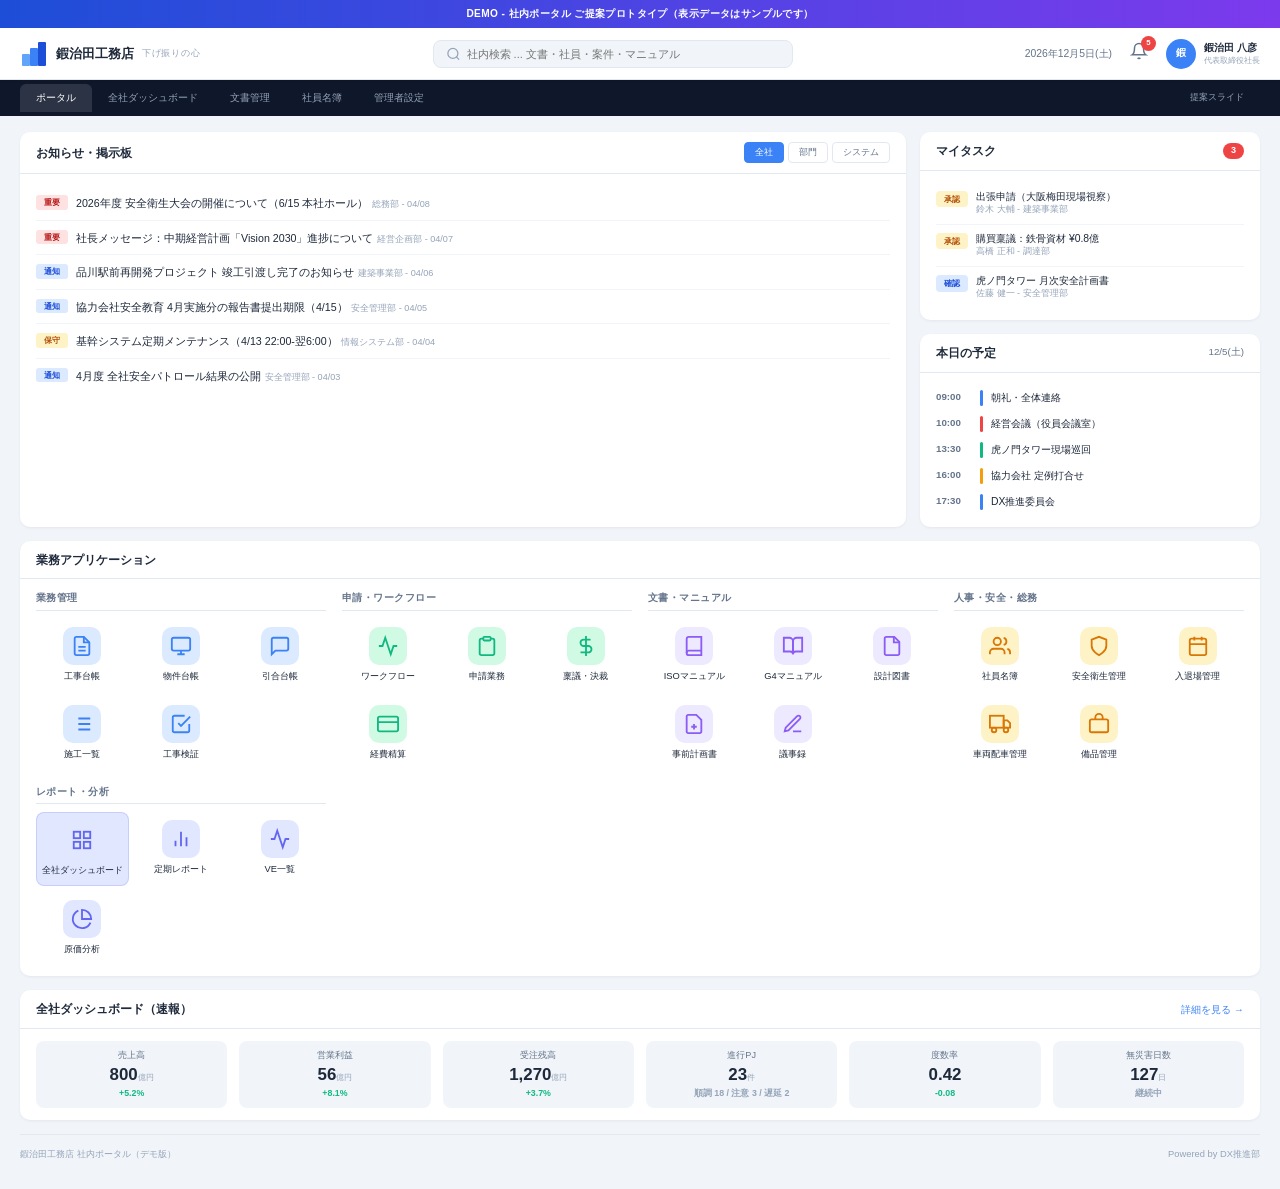
==== index.html @ 5ca2b873 "売上高を800億円規模に変更し全データを整合調整 中堅ゼネコン（800億円規模）に合わせて全数値をスケール調整: - 売上高 2,847億→800億、営業利益 198億→56億 - 受注残高 4,52" ====
<!DOCTYPE html>
<html lang="ja">
<head>
  <meta charset="UTF-8">
  <meta name="viewport" content="width=device-width, initial-scale=1.0">
  <title>社内ポータル | デモ</title>
  <link rel="stylesheet" href="css/portal.css">
</head>
<body>
  <!-- Demo Banner -->
  <div class="demo-banner">DEMO - 社内ポータル ご提案プロトタイプ（表示データはサンプルです）</div>

  <!-- ===== Header ===== -->
  <header class="header">
    <div class="header-left">
      <svg class="header-icon" width="28" height="28" viewBox="0 0 28 28" fill="none">
        <rect x="2" y="14" width="8" height="12" rx="1" fill="#60a5fa"/>
        <rect x="10" y="8" width="8" height="18" rx="1" fill="#3b82f6"/>
        <rect x="18" y="2" width="8" height="24" rx="1" fill="#1d4ed8"/>
      </svg>
      <span class="header-company">鍜治田工務店</span>
      <span class="header-motto">下げ振りの心</span>
    </div>
    <div class="header-search">
      <svg width="16" height="16" viewBox="0 0 24 24" fill="none" stroke="#94a3b8" stroke-width="2"><circle cx="11" cy="11" r="8"/><line x1="21" y1="21" x2="16.65" y2="16.65"/></svg>
      <input type="text" placeholder="社内検索 ... 文書・社員・案件・マニュアル">
    </div>
    <div class="header-right">
      <span class="header-date" id="headerDate"></span>
      <div class="header-notif" id="notifBtn">
        <svg width="18" height="18" viewBox="0 0 24 24" fill="none" stroke="currentColor" stroke-width="2"><path d="M18 8A6 6 0 0 0 6 8c0 7-3 9-3 9h18s-3-2-3-9"/><path d="M13.73 21a2 2 0 0 1-3.46 0"/></svg>
        <span class="notif-badge">5</span>
      </div>
      <div class="header-user">
        <div class="avatar">鍜</div>
        <div class="user-info">
          <span class="user-name">鍜治田 八彦</span>
          <span class="user-role">代表取締役社長</span>
        </div>
      </div>
    </div>
  </header>

  <!-- ===== Nav Tabs ===== -->
  <nav class="nav-tabs">
    <a href="index.html" class="tab active">ポータル</a>
    <a href="dashboard.html" class="tab">全社ダッシュボード</a>
    <a href="#" class="tab">文書管理</a>
    <a href="#" class="tab">社員名簿</a>
    <a href="#" class="tab">管理者設定</a>
    <a href="slides.html" class="tab" style="margin-left:auto; font-size:0.7rem;">提案スライド</a>
  </nav>

  <!-- ===== Main Content ===== -->
  <main class="portal-main">

    <!-- Row 1: お知らせ + マイタスク + 予定 -->
    <div class="portal-row top-row">
      <!-- お知らせ -->
      <section class="card card-announcements">
        <div class="card-header">
          <h2>お知らせ・掲示板</h2>
          <div class="tab-group">
            <button class="tab-btn active" data-tab="all">全社</button>
            <button class="tab-btn" data-tab="dept">部門</button>
            <button class="tab-btn" data-tab="system">システム</button>
          </div>
        </div>
        <div class="card-body">
          <div class="announce-list">
            <div class="announce-item">
              <span class="announce-tag tag-important">重要</span>
              <div class="announce-content">
                <a href="#">2026年度 安全衛生大会の開催について（6/15 本社ホール）</a>
                <span class="announce-meta">総務部 - 04/08</span>
              </div>
            </div>
            <div class="announce-item">
              <span class="announce-tag tag-important">重要</span>
              <div class="announce-content">
                <a href="#">社長メッセージ：中期経営計画「Vision 2030」進捗について</a>
                <span class="announce-meta">経営企画部 - 04/07</span>
              </div>
            </div>
            <div class="announce-item">
              <span class="announce-tag tag-info">通知</span>
              <div class="announce-content">
                <a href="#">品川駅前再開発プロジェクト 竣工引渡し完了のお知らせ</a>
                <span class="announce-meta">建築事業部 - 04/06</span>
              </div>
            </div>
            <div class="announce-item">
              <span class="announce-tag tag-info">通知</span>
              <div class="announce-content">
                <a href="#">協力会社安全教育 4月実施分の報告書提出期限（4/15）</a>
                <span class="announce-meta">安全管理部 - 04/05</span>
              </div>
            </div>
            <div class="announce-item">
              <span class="announce-tag tag-system">保守</span>
              <div class="announce-content">
                <a href="#">基幹システム定期メンテナンス（4/13 22:00-翌6:00）</a>
                <span class="announce-meta">情報システム部 - 04/04</span>
              </div>
            </div>
            <div class="announce-item">
              <span class="announce-tag tag-info">通知</span>
              <div class="announce-content">
                <a href="#">4月度 全社安全パトロール結果の公開</a>
                <span class="announce-meta">安全管理部 - 04/03</span>
              </div>
            </div>
          </div>
        </div>
      </section>

      <!-- マイタスク + 予定 -->
      <div class="side-col">
        <section class="card card-tasks">
          <div class="card-header">
            <h2>マイタスク</h2>
            <span class="count-badge">3</span>
          </div>
          <div class="card-body">
            <div class="task-item">
              <span class="task-type type-approve">承認</span>
              <div class="task-content">
                <div class="task-title">出張申請（大阪梅田現場視察）</div>
                <div class="task-from">鈴木 大輔 - 建築事業部</div>
              </div>
            </div>
            <div class="task-item">
              <span class="task-type type-approve">承認</span>
              <div class="task-content">
                <div class="task-title">購買稟議：鉄骨資材 ¥0.8億</div>
                <div class="task-from">高橋 正和 - 調達部</div>
              </div>
            </div>
            <div class="task-item">
              <span class="task-type type-review">確認</span>
              <div class="task-content">
                <div class="task-title">虎ノ門タワー 月次安全計画書</div>
                <div class="task-from">佐藤 健一 - 安全管理部</div>
              </div>
            </div>
          </div>
        </section>

        <section class="card card-schedule">
          <div class="card-header">
            <h2>本日の予定</h2>
            <span class="schedule-date" id="todayDate"></span>
          </div>
          <div class="card-body">
            <div class="schedule-item">
              <span class="schedule-time">09:00</span>
              <div class="schedule-bar bar-blue"></div>
              <span class="schedule-text">朝礼・全体連絡</span>
            </div>
            <div class="schedule-item">
              <span class="schedule-time">10:00</span>
              <div class="schedule-bar bar-red"></div>
              <span class="schedule-text">経営会議（役員会議室）</span>
            </div>
            <div class="schedule-item">
              <span class="schedule-time">13:30</span>
              <div class="schedule-bar bar-green"></div>
              <span class="schedule-text">虎ノ門タワー現場巡回</span>
            </div>
            <div class="schedule-item">
              <span class="schedule-time">16:00</span>
              <div class="schedule-bar bar-yellow"></div>
              <span class="schedule-text">協力会社 定例打合せ</span>
            </div>
            <div class="schedule-item">
              <span class="schedule-time">17:30</span>
              <div class="schedule-bar bar-blue"></div>
              <span class="schedule-text">DX推進委員会</span>
            </div>
          </div>
        </section>
      </div>
    </div>

    <!-- Row 2: 業務アプリケーション -->
    <section class="card card-apps">
      <div class="card-header">
        <h2>業務アプリケーション</h2>
      </div>
      <div class="card-body">
        <div class="app-categories">
          <!-- 業務管理 -->
          <div class="app-category">
            <h3>業務管理</h3>
            <div class="app-grid">
              <a href="#" class="app-item">
                <div class="app-icon icon-blue"><svg width="22" height="22" viewBox="0 0 24 24" fill="none" stroke="currentColor" stroke-width="2"><path d="M14 2H6a2 2 0 0 0-2 2v16a2 2 0 0 0 2 2h12a2 2 0 0 0 2-2V8z"/><polyline points="14 2 14 8 20 8"/><line x1="16" y1="13" x2="8" y2="13"/><line x1="16" y1="17" x2="8" y2="17"/></svg></div>
                <span>工事台帳</span>
              </a>
              <a href="#" class="app-item">
                <div class="app-icon icon-blue"><svg width="22" height="22" viewBox="0 0 24 24" fill="none" stroke="currentColor" stroke-width="2"><rect x="2" y="3" width="20" height="14" rx="2"/><line x1="8" y1="21" x2="16" y2="21"/><line x1="12" y1="17" x2="12" y2="21"/></svg></div>
                <span>物件台帳</span>
              </a>
              <a href="#" class="app-item">
                <div class="app-icon icon-blue"><svg width="22" height="22" viewBox="0 0 24 24" fill="none" stroke="currentColor" stroke-width="2"><path d="M21 15a2 2 0 0 1-2 2H7l-4 4V5a2 2 0 0 1 2-2h14a2 2 0 0 1 2 2z"/></svg></div>
                <span>引合台帳</span>
              </a>
              <a href="#" class="app-item">
                <div class="app-icon icon-blue"><svg width="22" height="22" viewBox="0 0 24 24" fill="none" stroke="currentColor" stroke-width="2"><line x1="8" y1="6" x2="21" y2="6"/><line x1="8" y1="12" x2="21" y2="12"/><line x1="8" y1="18" x2="21" y2="18"/><line x1="3" y1="6" x2="3.01" y2="6"/><line x1="3" y1="12" x2="3.01" y2="12"/><line x1="3" y1="18" x2="3.01" y2="18"/></svg></div>
                <span>施工一覧</span>
              </a>
              <a href="#" class="app-item">
                <div class="app-icon icon-blue"><svg width="22" height="22" viewBox="0 0 24 24" fill="none" stroke="currentColor" stroke-width="2"><polyline points="9 11 12 14 22 4"/><path d="M21 12v7a2 2 0 0 1-2 2H5a2 2 0 0 1-2-2V5a2 2 0 0 1 2-2h11"/></svg></div>
                <span>工事検証</span>
              </a>
            </div>
          </div>
          <!-- 申請・ワークフロー -->
          <div class="app-category">
            <h3>申請・ワークフロー</h3>
            <div class="app-grid">
              <a href="#" class="app-item">
                <div class="app-icon icon-green"><svg width="22" height="22" viewBox="0 0 24 24" fill="none" stroke="currentColor" stroke-width="2"><polyline points="22 12 18 12 15 21 9 3 6 12 2 12"/></svg></div>
                <span>ワークフロー</span>
              </a>
              <a href="#" class="app-item">
                <div class="app-icon icon-green"><svg width="22" height="22" viewBox="0 0 24 24" fill="none" stroke="currentColor" stroke-width="2"><path d="M16 4h2a2 2 0 0 1 2 2v14a2 2 0 0 1-2 2H6a2 2 0 0 1-2-2V6a2 2 0 0 1 2-2h2"/><rect x="8" y="2" width="8" height="4" rx="1"/></svg></div>
                <span>申請業務</span>
              </a>
              <a href="#" class="app-item">
                <div class="app-icon icon-green"><svg width="22" height="22" viewBox="0 0 24 24" fill="none" stroke="currentColor" stroke-width="2"><line x1="12" y1="1" x2="12" y2="23"/><path d="M17 5H9.5a3.5 3.5 0 0 0 0 7h5a3.5 3.5 0 0 1 0 7H6"/></svg></div>
                <span>稟議・決裁</span>
              </a>
              <a href="#" class="app-item">
                <div class="app-icon icon-green"><svg width="22" height="22" viewBox="0 0 24 24" fill="none" stroke="currentColor" stroke-width="2"><rect x="1" y="4" width="22" height="16" rx="2"/><line x1="1" y1="10" x2="23" y2="10"/></svg></div>
                <span>経費精算</span>
              </a>
            </div>
          </div>
          <!-- 文書・マニュアル -->
          <div class="app-category">
            <h3>文書・マニュアル</h3>
            <div class="app-grid">
              <a href="#" class="app-item">
                <div class="app-icon icon-purple"><svg width="22" height="22" viewBox="0 0 24 24" fill="none" stroke="currentColor" stroke-width="2"><path d="M4 19.5A2.5 2.5 0 0 1 6.5 17H20"/><path d="M6.5 2H20v20H6.5A2.5 2.5 0 0 1 4 19.5v-15A2.5 2.5 0 0 1 6.5 2z"/></svg></div>
                <span>ISOマニュアル</span>
              </a>
              <a href="#" class="app-item">
                <div class="app-icon icon-purple"><svg width="22" height="22" viewBox="0 0 24 24" fill="none" stroke="currentColor" stroke-width="2"><path d="M2 3h6a4 4 0 0 1 4 4v14a3 3 0 0 0-3-3H2z"/><path d="M22 3h-6a4 4 0 0 0-4 4v14a3 3 0 0 1 3-3h7z"/></svg></div>
                <span>G4マニュアル</span>
              </a>
              <a href="#" class="app-item">
                <div class="app-icon icon-purple"><svg width="22" height="22" viewBox="0 0 24 24" fill="none" stroke="currentColor" stroke-width="2"><path d="M14.5 2H6a2 2 0 0 0-2 2v16a2 2 0 0 0 2 2h12a2 2 0 0 0 2-2V7.5L14.5 2z"/><polyline points="14 2 14 8 20 8"/></svg></div>
                <span>設計図書</span>
              </a>
              <a href="#" class="app-item">
                <div class="app-icon icon-purple"><svg width="22" height="22" viewBox="0 0 24 24" fill="none" stroke="currentColor" stroke-width="2"><path d="M14.5 2H6a2 2 0 0 0-2 2v16a2 2 0 0 0 2 2h12a2 2 0 0 0 2-2V7.5L14.5 2z"/><line x1="12" y1="18" x2="12" y2="12"/><line x1="9" y1="15" x2="15" y2="15"/></svg></div>
                <span>事前計画書</span>
              </a>
              <a href="#" class="app-item">
                <div class="app-icon icon-purple"><svg width="22" height="22" viewBox="0 0 24 24" fill="none" stroke="currentColor" stroke-width="2"><path d="M12 20h9"/><path d="M16.5 3.5a2.121 2.121 0 0 1 3 3L7 19l-4 1 1-4z"/></svg></div>
                <span>議事録</span>
              </a>
            </div>
          </div>
          <!-- 人事・安全 -->
          <div class="app-category">
            <h3>人事・安全・総務</h3>
            <div class="app-grid">
              <a href="#" class="app-item">
                <div class="app-icon icon-orange"><svg width="22" height="22" viewBox="0 0 24 24" fill="none" stroke="currentColor" stroke-width="2"><path d="M17 21v-2a4 4 0 0 0-4-4H5a4 4 0 0 0-4 4v2"/><circle cx="9" cy="7" r="4"/><path d="M23 21v-2a4 4 0 0 0-3-3.87"/><path d="M16 3.13a4 4 0 0 1 0 7.75"/></svg></div>
                <span>社員名簿</span>
              </a>
              <a href="#" class="app-item">
                <div class="app-icon icon-orange"><svg width="22" height="22" viewBox="0 0 24 24" fill="none" stroke="currentColor" stroke-width="2"><path d="M12 22s8-4 8-10V5l-8-3-8 3v7c0 6 8 10 8 10z"/></svg></div>
                <span>安全衛生管理</span>
              </a>
              <a href="#" class="app-item">
                <div class="app-icon icon-orange"><svg width="22" height="22" viewBox="0 0 24 24" fill="none" stroke="currentColor" stroke-width="2"><rect x="3" y="4" width="18" height="18" rx="2"/><line x1="16" y1="2" x2="16" y2="6"/><line x1="8" y1="2" x2="8" y2="6"/><line x1="3" y1="10" x2="21" y2="10"/></svg></div>
                <span>入退場管理</span>
              </a>
              <a href="#" class="app-item">
                <div class="app-icon icon-orange"><svg width="22" height="22" viewBox="0 0 24 24" fill="none" stroke="currentColor" stroke-width="2"><rect x="1" y="3" width="15" height="13"/><polygon points="16 8 20 8 23 11 23 16 16 16 16 8"/><circle cx="5.5" cy="18.5" r="2.5"/><circle cx="18.5" cy="18.5" r="2.5"/></svg></div>
                <span>車両配車管理</span>
              </a>
              <a href="#" class="app-item">
                <div class="app-icon icon-orange"><svg width="22" height="22" viewBox="0 0 24 24" fill="none" stroke="currentColor" stroke-width="2"><rect x="2" y="7" width="20" height="14" rx="2"/><path d="M16 7V5a4 4 0 0 0-8 0v2"/></svg></div>
                <span>備品管理</span>
              </a>
            </div>
          </div>
          <!-- レポート・分析 -->
          <div class="app-category">
            <h3>レポート・分析</h3>
            <div class="app-grid">
              <a href="dashboard.html" class="app-item app-highlight">
                <div class="app-icon icon-indigo"><svg width="22" height="22" viewBox="0 0 24 24" fill="none" stroke="currentColor" stroke-width="2"><rect x="3" y="3" width="7" height="7"/><rect x="14" y="3" width="7" height="7"/><rect x="3" y="14" width="7" height="7"/><rect x="14" y="14" width="7" height="7"/></svg></div>
                <span>全社ダッシュボード</span>
              </a>
              <a href="#" class="app-item">
                <div class="app-icon icon-indigo"><svg width="22" height="22" viewBox="0 0 24 24" fill="none" stroke="currentColor" stroke-width="2"><line x1="18" y1="20" x2="18" y2="10"/><line x1="12" y1="20" x2="12" y2="4"/><line x1="6" y1="20" x2="6" y2="14"/></svg></div>
                <span>定期レポート</span>
              </a>
              <a href="#" class="app-item">
                <div class="app-icon icon-indigo"><svg width="22" height="22" viewBox="0 0 24 24" fill="none" stroke="currentColor" stroke-width="2"><polyline points="22 12 18 12 15 21 9 3 6 12 2 12"/></svg></div>
                <span>VE一覧</span>
              </a>
              <a href="#" class="app-item">
                <div class="app-icon icon-indigo"><svg width="22" height="22" viewBox="0 0 24 24" fill="none" stroke="currentColor" stroke-width="2"><path d="M21.21 15.89A10 10 0 1 1 8 2.83"/><path d="M22 12A10 10 0 0 0 12 2v10z"/></svg></div>
                <span>原価分析</span>
              </a>
            </div>
          </div>
        </div>
      </div>
    </section>

    <!-- Row 3: ダッシュボードプレビュー -->
    <section class="card card-dashboard-preview">
      <div class="card-header">
        <h2>全社ダッシュボード（速報）</h2>
        <a href="dashboard.html" class="link-more">詳細を見る &rarr;</a>
      </div>
      <div class="card-body">
        <div class="mini-kpi-row">
          <div class="mini-kpi">
            <div class="mini-kpi-label">売上高</div>
            <div class="mini-kpi-value">800<small>億円</small></div>
            <div class="mini-kpi-change up">+5.2%</div>
          </div>
          <div class="mini-kpi">
            <div class="mini-kpi-label">営業利益</div>
            <div class="mini-kpi-value">56<small>億円</small></div>
            <div class="mini-kpi-change up">+8.1%</div>
          </div>
          <div class="mini-kpi">
            <div class="mini-kpi-label">受注残高</div>
            <div class="mini-kpi-value">1,270<small>億円</small></div>
            <div class="mini-kpi-change up">+3.7%</div>
          </div>
          <div class="mini-kpi">
            <div class="mini-kpi-label">進行PJ</div>
            <div class="mini-kpi-value">23<small>件</small></div>
            <div class="mini-kpi-change neutral">順調 18 / 注意 3 / 遅延 2</div>
          </div>
          <div class="mini-kpi">
            <div class="mini-kpi-label">度数率</div>
            <div class="mini-kpi-value">0.42</div>
            <div class="mini-kpi-change up">-0.08</div>
          </div>
          <div class="mini-kpi">
            <div class="mini-kpi-label">無災害日数</div>
            <div class="mini-kpi-value">127<small>日</small></div>
            <div class="mini-kpi-change neutral">継続中</div>
          </div>
        </div>
      </div>
    </section>

    <!-- Footer -->
    <footer class="portal-footer">
      <span>鍜治田工務店 社内ポータル（デモ版）</span>
      <span>Powered by DX推進部</span>
    </footer>
  </main>

  <script src="js/portal.js"></script>
</body>
</html>
---- css/portal.css ----
/* ===== Portal CSS ===== */
:root {
  --blue: #3b82f6;
  --blue-light: #dbeafe;
  --green: #10b981;
  --green-light: #d1fae5;
  --orange: #f59e0b;
  --orange-light: #fef3c7;
  --red: #ef4444;
  --red-light: #fee2e2;
  --purple: #8b5cf6;
  --purple-light: #ede9fe;
  --indigo: #6366f1;
  --indigo-light: #e0e7ff;
  --text: #1e293b;
  --text-sub: #64748b;
  --text-light: #94a3b8;
  --bg: #f1f5f9;
  --surface: #ffffff;
  --border: #e2e8f0;
  --radius: 10px;
  --shadow: 0 1px 3px rgba(0,0,0,0.06);
}

*, *::before, *::after { margin: 0; padding: 0; box-sizing: border-box; }
html { font-size: 13px; -webkit-font-smoothing: antialiased; }
body {
  font-family: -apple-system, BlinkMacSystemFont, "Segoe UI", "Noto Sans JP", "Hiragino Kaku Gothic ProN", Meiryo, sans-serif;
  background: var(--bg);
  color: var(--text);
  line-height: 1.5;
}

/* Demo Banner */
.demo-banner {
  position: fixed; top: 0; left: 0; right: 0;
  height: 28px;
  background: linear-gradient(90deg, #1d4ed8, #7c3aed);
  color: #fff;
  display: flex; align-items: center; justify-content: center;
  font-size: 0.78rem; font-weight: 600; letter-spacing: 0.04em;
  z-index: 200;
}

/* Header */
.header {
  position: fixed; top: 28px; left: 0; right: 0;
  height: 52px;
  background: var(--surface);
  border-bottom: 1px solid var(--border);
  display: flex; align-items: center; justify-content: space-between;
  padding: 0 20px;
  z-index: 100;
  box-shadow: var(--shadow);
}

.header-left {
  display: flex; align-items: center; gap: 8px;
}

.header-company {
  font-size: 1rem; font-weight: 700; color: var(--text);
}

.header-motto {
  font-size: 0.7rem; color: var(--text-light);
  letter-spacing: 0.08em;
}

.header-search {
  display: flex; align-items: center; gap: 6px;
  background: var(--bg); border: 1px solid var(--border); border-radius: 8px;
  padding: 5px 12px; width: 360px;
}

.header-search input {
  border: none; background: none; outline: none;
  font-size: 0.85rem; color: var(--text); width: 100%;
  font-family: inherit;
}

.header-right {
  display: flex; align-items: center; gap: 14px;
}

.header-date { font-size: 0.8rem; color: var(--text-sub); }

.header-notif {
  position: relative; cursor: pointer;
  color: var(--text-sub); padding: 4px;
}

.notif-badge {
  position: absolute; top: -2px; right: -4px;
  background: var(--red); color: #fff;
  font-size: 0.6rem; font-weight: 700;
  width: 15px; height: 15px; border-radius: 50%;
  display: flex; align-items: center; justify-content: center;
}

.header-user { display: flex; align-items: center; gap: 8px; }

.avatar {
  width: 30px; height: 30px;
  background: var(--blue); color: #fff; border-radius: 50%;
  display: flex; align-items: center; justify-content: center;
  font-size: 0.75rem; font-weight: 700;
}

.user-info { display: flex; flex-direction: column; }
.user-name { font-size: 0.8rem; font-weight: 600; line-height: 1.2; }
.user-role { font-size: 0.65rem; color: var(--text-light); line-height: 1.2; }

/* Nav Tabs */
.nav-tabs {
  position: fixed; top: 80px; left: 0; right: 0;
  height: 36px;
  background: #0f172a;
  display: flex; align-items: center;
  padding: 0 20px;
  z-index: 99;
}

.tab {
  color: #94a3b8; text-decoration: none;
  font-size: 0.8rem; font-weight: 500;
  padding: 6px 16px; border-radius: 6px 6px 0 0;
  transition: color 0.15s, background 0.15s;
}

.tab:hover { color: #e2e8f0; }
.tab.active { color: #fff; background: rgba(255,255,255,0.12); }

/* Main */
.portal-main {
  margin-top: calc(28px + 52px + 36px);
  padding: 16px 20px;
  max-width: 1400px;
  margin-left: auto;
  margin-right: auto;
}

/* Cards */
.card {
  background: var(--surface);
  border-radius: var(--radius);
  box-shadow: var(--shadow);
  overflow: hidden;
}

.card-header {
  display: flex; align-items: center; justify-content: space-between;
  padding: 10px 16px;
  border-bottom: 1px solid var(--border);
}

.card-header h2 {
  font-size: 0.9rem; font-weight: 700;
}

.card-body { padding: 12px 16px; }

/* Top Row Layout */
.top-row {
  display: grid;
  grid-template-columns: 1fr 340px;
  gap: 14px;
  margin-bottom: 14px;
}

.side-col {
  display: flex; flex-direction: column; gap: 14px;
}

/* Announcements */
.tab-group { display: flex; gap: 4px; }
.tab-btn {
  font-size: 0.72rem; font-weight: 500; padding: 3px 10px;
  border: 1px solid var(--border); border-radius: 4px;
  background: #fff; color: var(--text-sub); cursor: pointer;
  font-family: inherit;
  transition: background 0.15s;
}
.tab-btn.active { background: var(--blue); color: #fff; border-color: var(--blue); }

.announce-list { display: flex; flex-direction: column; }

.announce-item {
  display: flex; align-items: flex-start; gap: 8px;
  padding: 7px 0;
  border-bottom: 1px solid #f1f5f9;
}
.announce-item:last-child { border-bottom: none; }

.announce-tag {
  flex-shrink: 0;
  font-size: 0.65rem; font-weight: 600;
  padding: 1px 8px; border-radius: 3px;
  margin-top: 2px;
}
.tag-important { background: var(--red-light); color: #b91c1c; }
.tag-info { background: var(--blue-light); color: #1d4ed8; }
.tag-system { background: var(--orange-light); color: #b45309; }

.announce-content { flex: 1; }
.announce-content a {
  font-size: 0.82rem; color: var(--text); text-decoration: none;
  line-height: 1.4;
}
.announce-content a:hover { color: var(--blue); }
.announce-meta { font-size: 0.7rem; color: var(--text-light); }

/* Tasks */
.count-badge {
  background: var(--red); color: #fff;
  font-size: 0.7rem; font-weight: 700;
  padding: 1px 8px; border-radius: 10px;
}

.task-item {
  display: flex; align-items: flex-start; gap: 8px;
  padding: 7px 0;
  border-bottom: 1px solid #f1f5f9;
}
.task-item:last-child { border-bottom: none; }

.task-type {
  flex-shrink: 0;
  font-size: 0.65rem; font-weight: 600;
  padding: 2px 8px; border-radius: 4px;
  margin-top: 1px;
}
.type-approve { background: var(--orange-light); color: #b45309; }
.type-review { background: var(--blue-light); color: #1d4ed8; }

.task-title { font-size: 0.8rem; font-weight: 500; line-height: 1.3; }
.task-from { font-size: 0.7rem; color: var(--text-light); }

/* Schedule */
.schedule-date { font-size: 0.75rem; color: var(--text-sub); }

.schedule-item {
  display: flex; align-items: center; gap: 8px;
  padding: 5px 0;
}

.schedule-time {
  font-size: 0.75rem; font-weight: 600; color: var(--text-sub);
  min-width: 36px; font-variant-numeric: tabular-nums;
}

.schedule-bar {
  width: 3px; height: 16px; border-radius: 2px;
}
.bar-blue { background: var(--blue); }
.bar-red { background: var(--red); }
.bar-green { background: var(--green); }
.bar-yellow { background: var(--orange); }

.schedule-text { font-size: 0.8rem; }

/* Apps */
.card-apps { margin-bottom: 14px; }

.app-categories {
  display: grid;
  grid-template-columns: repeat(auto-fit, minmax(240px, 1fr));
  gap: 16px;
}

.app-category h3 {
  font-size: 0.75rem; font-weight: 600; color: var(--text-sub);
  text-transform: uppercase; letter-spacing: 0.05em;
  margin-bottom: 8px;
  padding-bottom: 4px;
  border-bottom: 1px solid var(--border);
}

.app-grid {
  display: grid;
  grid-template-columns: repeat(auto-fill, minmax(90px, 1fr));
  gap: 6px;
}

.app-item {
  display: flex; flex-direction: column; align-items: center;
  gap: 4px; padding: 8px 4px;
  border-radius: 8px;
  text-decoration: none; color: var(--text);
  font-size: 0.72rem; font-weight: 500;
  text-align: center;
  transition: background 0.15s;
}
.app-item:hover { background: var(--bg); }

.app-item.app-highlight {
  background: var(--indigo-light);
  border: 1px solid rgba(99,102,241,0.2);
}

.app-icon {
  width: 38px; height: 38px; border-radius: 10px;
  display: flex; align-items: center; justify-content: center;
}
.icon-blue { background: var(--blue-light); color: var(--blue); }
.icon-green { background: var(--green-light); color: var(--green); }
.icon-purple { background: var(--purple-light); color: var(--purple); }
.icon-orange { background: var(--orange-light); color: #d97706; }
.icon-indigo { background: var(--indigo-light); color: var(--indigo); }

/* Dashboard Preview */
.card-dashboard-preview { margin-bottom: 14px; }

.link-more {
  font-size: 0.78rem; color: var(--blue); text-decoration: none;
  font-weight: 500;
}
.link-more:hover { text-decoration: underline; }

.mini-kpi-row {
  display: grid;
  grid-template-columns: repeat(6, 1fr);
  gap: 12px;
}

.mini-kpi {
  text-align: center;
  padding: 8px;
  border-radius: 8px;
  background: var(--bg);
}

.mini-kpi-label {
  font-size: 0.7rem; color: var(--text-sub); font-weight: 500;
  margin-bottom: 2px;
}

.mini-kpi-value {
  font-size: 1.3rem; font-weight: 800; color: var(--text);
  line-height: 1.2;
  font-variant-numeric: tabular-nums;
}

.mini-kpi-value small {
  font-size: 0.65rem; font-weight: 500; color: var(--text-light);
}

.mini-kpi-change {
  font-size: 0.68rem; font-weight: 600; margin-top: 2px;
}
.mini-kpi-change.up { color: var(--green); }
.mini-kpi-change.down { color: var(--red); }
.mini-kpi-change.neutral { color: var(--text-light); }

/* Footer */
.portal-footer {
  display: flex; justify-content: space-between;
  padding: 12px 0;
  font-size: 0.72rem;
  color: var(--text-light);
  border-top: 1px solid var(--border);
}

/* Responsive */
@media (max-width: 1024px) {
  .top-row { grid-template-columns: 1fr; }
  .mini-kpi-row { grid-template-columns: repeat(3, 1fr); }
  .header-search { width: 240px; }
}

@media (max-width: 640px) {
  .header-search { display: none; }
  .mini-kpi-row { grid-template-columns: repeat(2, 1fr); }
  .portal-main { padding: 12px; }
  .app-categories { grid-template-columns: 1fr; }
}

@media print {
  .demo-banner, .header, .nav-tabs { display: none !important; }
  .portal-main { margin-top: 0; }
}
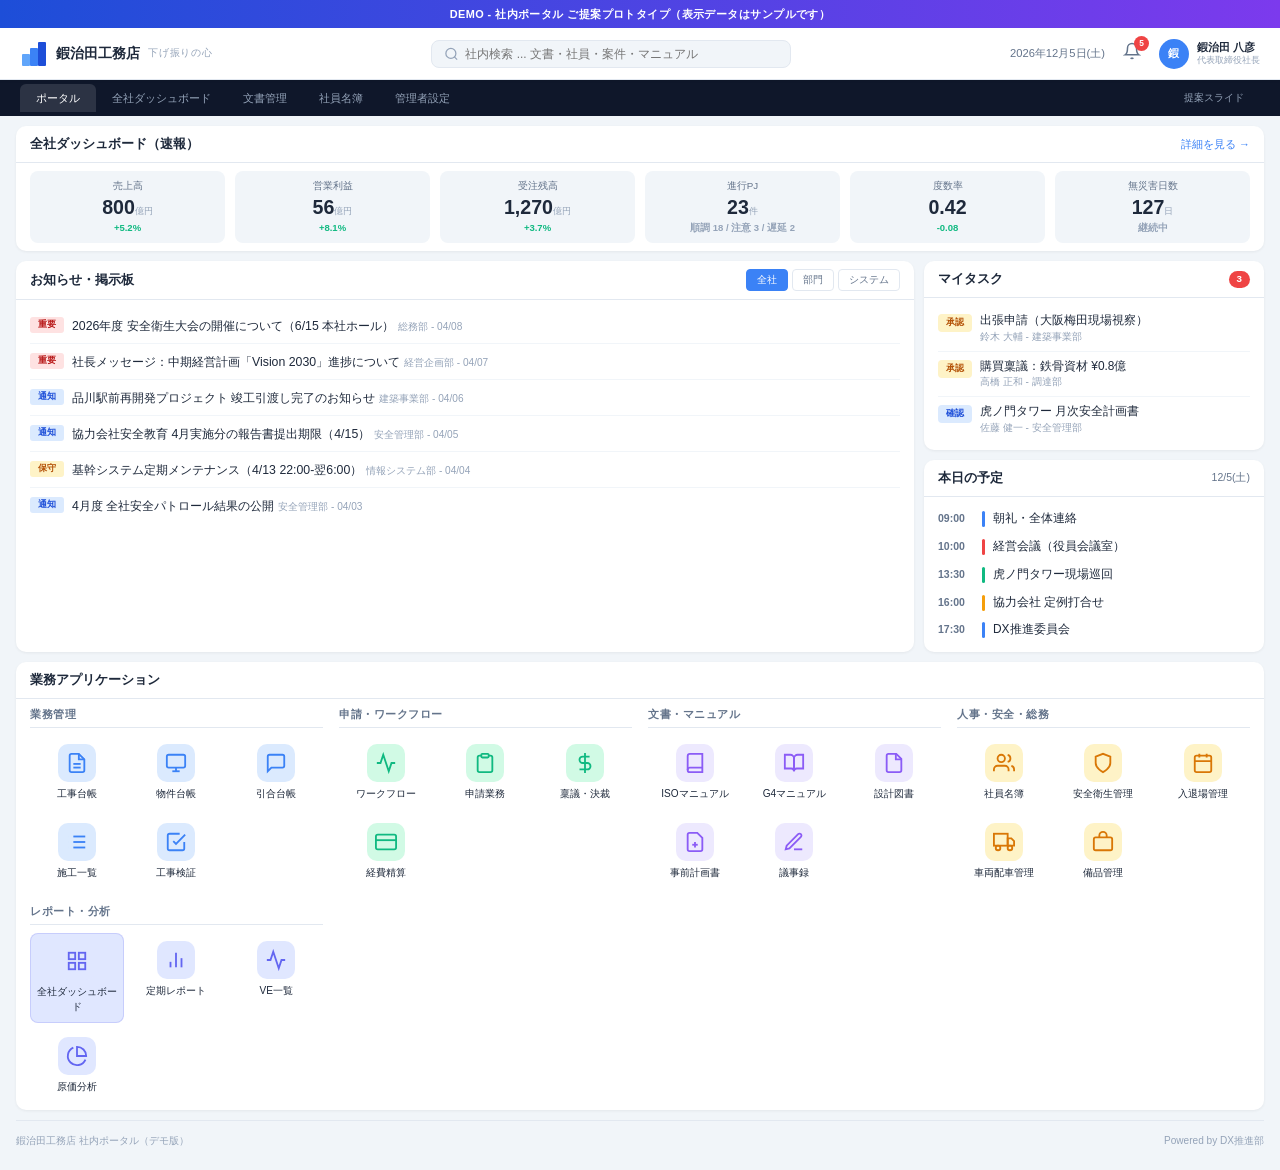
==== commit 78acdeb6: "ポータルのレイアウト調整：速報を最上部に、余白縮小・文字拡大 - 全社ダッシュボード速報を最下部からタブ直下に移動 - ベースフォントサイズ 13px→14px - カード・セクション間の余白を14p" ====
--- a/index.html
+++ b/index.html
@@ -54,6 +54,48 @@
   <!-- ===== Main Content ===== -->
   <main class="portal-main">
 
+    <!-- Row 0: ダッシュボード速報 -->
+    <section class="card card-dashboard-preview">
+      <div class="card-header">
+        <h2>全社ダッシュボード（速報）</h2>
+        <a href="dashboard.html" class="link-more">詳細を見る &rarr;</a>
+      </div>
+      <div class="card-body">
+        <div class="mini-kpi-row">
+          <div class="mini-kpi">
+            <div class="mini-kpi-label">売上高</div>
+            <div class="mini-kpi-value">800<small>億円</small></div>
+            <div class="mini-kpi-change up">+5.2%</div>
+          </div>
+          <div class="mini-kpi">
+            <div class="mini-kpi-label">営業利益</div>
+            <div class="mini-kpi-value">56<small>億円</small></div>
+            <div class="mini-kpi-change up">+8.1%</div>
+          </div>
+          <div class="mini-kpi">
+            <div class="mini-kpi-label">受注残高</div>
+            <div class="mini-kpi-value">1,270<small>億円</small></div>
+            <div class="mini-kpi-change up">+3.7%</div>
+          </div>
+          <div class="mini-kpi">
+            <div class="mini-kpi-label">進行PJ</div>
+            <div class="mini-kpi-value">23<small>件</small></div>
+            <div class="mini-kpi-change neutral">順調 18 / 注意 3 / 遅延 2</div>
+          </div>
+          <div class="mini-kpi">
+            <div class="mini-kpi-label">度数率</div>
+            <div class="mini-kpi-value">0.42</div>
+            <div class="mini-kpi-change up">-0.08</div>
+          </div>
+          <div class="mini-kpi">
+            <div class="mini-kpi-label">無災害日数</div>
+            <div class="mini-kpi-value">127<small>日</small></div>
+            <div class="mini-kpi-change neutral">継続中</div>
+          </div>
+        </div>
+      </div>
+    </section>
+
     <!-- Row 1: お知らせ + マイタスク + 予定 -->
     <div class="portal-row top-row">
       <!-- お知らせ -->
@@ -315,48 +357,6 @@
       </div>
     </section>
 
-    <!-- Row 3: ダッシュボードプレビュー -->
-    <section class="card card-dashboard-preview">
-      <div class="card-header">
-        <h2>全社ダッシュボード（速報）</h2>
-        <a href="dashboard.html" class="link-more">詳細を見る &rarr;</a>
-      </div>
-      <div class="card-body">
-        <div class="mini-kpi-row">
-          <div class="mini-kpi">
-            <div class="mini-kpi-label">売上高</div>
-            <div class="mini-kpi-value">800<small>億円</small></div>
-            <div class="mini-kpi-change up">+5.2%</div>
-          </div>
-          <div class="mini-kpi">
-            <div class="mini-kpi-label">営業利益</div>
-            <div class="mini-kpi-value">56<small>億円</small></div>
-            <div class="mini-kpi-change up">+8.1%</div>
-          </div>
-          <div class="mini-kpi">
-            <div class="mini-kpi-label">受注残高</div>
-            <div class="mini-kpi-value">1,270<small>億円</small></div>
-            <div class="mini-kpi-change up">+3.7%</div>
-          </div>
-          <div class="mini-kpi">
-            <div class="mini-kpi-label">進行PJ</div>
-            <div class="mini-kpi-value">23<small>件</small></div>
-            <div class="mini-kpi-change neutral">順調 18 / 注意 3 / 遅延 2</div>
-          </div>
-          <div class="mini-kpi">
-            <div class="mini-kpi-label">度数率</div>
-            <div class="mini-kpi-value">0.42</div>
-            <div class="mini-kpi-change up">-0.08</div>
-          </div>
-          <div class="mini-kpi">
-            <div class="mini-kpi-label">無災害日数</div>
-            <div class="mini-kpi-value">127<small>日</small></div>
-            <div class="mini-kpi-change neutral">継続中</div>
-          </div>
-        </div>
-      </div>
-    </section>
-
     <!-- Footer -->
     <footer class="portal-footer">
       <span>鍜治田工務店 社内ポータル（デモ版）</span>
--- a/css/portal.css
+++ b/css/portal.css
@@ -23,7 +23,7 @@
 }
 
 *, *::before, *::after { margin: 0; padding: 0; box-sizing: border-box; }
-html { font-size: 13px; -webkit-font-smoothing: antialiased; }
+html { font-size: 14px; -webkit-font-smoothing: antialiased; }
 body {
   font-family: -apple-system, BlinkMacSystemFont, "Segoe UI", "Noto Sans JP", "Hiragino Kaku Gothic ProN", Meiryo, sans-serif;
   background: var(--bg);
@@ -134,7 +134,7 @@
 /* Main */
 .portal-main {
   margin-top: calc(28px + 52px + 36px);
-  padding: 16px 20px;
+  padding: 10px 16px;
   max-width: 1400px;
   margin-left: auto;
   margin-right: auto;
@@ -150,26 +150,26 @@
 
 .card-header {
   display: flex; align-items: center; justify-content: space-between;
-  padding: 10px 16px;
+  padding: 8px 14px;
   border-bottom: 1px solid var(--border);
 }
 
 .card-header h2 {
-  font-size: 0.9rem; font-weight: 700;
-}
-
-.card-body { padding: 12px 16px; }
+  font-size: 0.95rem; font-weight: 700;
+}
+
+.card-body { padding: 8px 14px; }
 
 /* Top Row Layout */
 .top-row {
   display: grid;
   grid-template-columns: 1fr 340px;
-  gap: 14px;
-  margin-bottom: 14px;
+  gap: 10px;
+  margin-bottom: 10px;
 }
 
 .side-col {
-  display: flex; flex-direction: column; gap: 14px;
+  display: flex; flex-direction: column; gap: 10px;
 }
 
 /* Announcements */
@@ -204,11 +204,11 @@
 
 .announce-content { flex: 1; }
 .announce-content a {
-  font-size: 0.82rem; color: var(--text); text-decoration: none;
+  font-size: 0.88rem; color: var(--text); text-decoration: none;
   line-height: 1.4;
 }
 .announce-content a:hover { color: var(--blue); }
-.announce-meta { font-size: 0.7rem; color: var(--text-light); }
+.announce-meta { font-size: 0.72rem; color: var(--text-light); }
 
 /* Tasks */
 .count-badge {
@@ -233,8 +233,8 @@
 .type-approve { background: var(--orange-light); color: #b45309; }
 .type-review { background: var(--blue-light); color: #1d4ed8; }
 
-.task-title { font-size: 0.8rem; font-weight: 500; line-height: 1.3; }
-.task-from { font-size: 0.7rem; color: var(--text-light); }
+.task-title { font-size: 0.85rem; font-weight: 500; line-height: 1.3; }
+.task-from { font-size: 0.72rem; color: var(--text-light); }
 
 /* Schedule */
 .schedule-date { font-size: 0.75rem; color: var(--text-sub); }
@@ -257,10 +257,10 @@
 .bar-green { background: var(--green); }
 .bar-yellow { background: var(--orange); }
 
-.schedule-text { font-size: 0.8rem; }
+.schedule-text { font-size: 0.85rem; }
 
 /* Apps */
-.card-apps { margin-bottom: 14px; }
+.card-apps { margin-bottom: 10px; }
 
 .app-categories {
   display: grid;
@@ -309,7 +309,7 @@
 .icon-indigo { background: var(--indigo-light); color: var(--indigo); }
 
 /* Dashboard Preview */
-.card-dashboard-preview { margin-bottom: 14px; }
+.card-dashboard-preview { margin-bottom: 10px; }
 
 .link-more {
   font-size: 0.78rem; color: var(--blue); text-decoration: none;
@@ -320,7 +320,7 @@
 .mini-kpi-row {
   display: grid;
   grid-template-columns: repeat(6, 1fr);
-  gap: 12px;
+  gap: 10px;
 }
 
 .mini-kpi {
@@ -336,7 +336,7 @@
 }
 
 .mini-kpi-value {
-  font-size: 1.3rem; font-weight: 800; color: var(--text);
+  font-size: 1.4rem; font-weight: 800; color: var(--text);
   line-height: 1.2;
   font-variant-numeric: tabular-nums;
 }
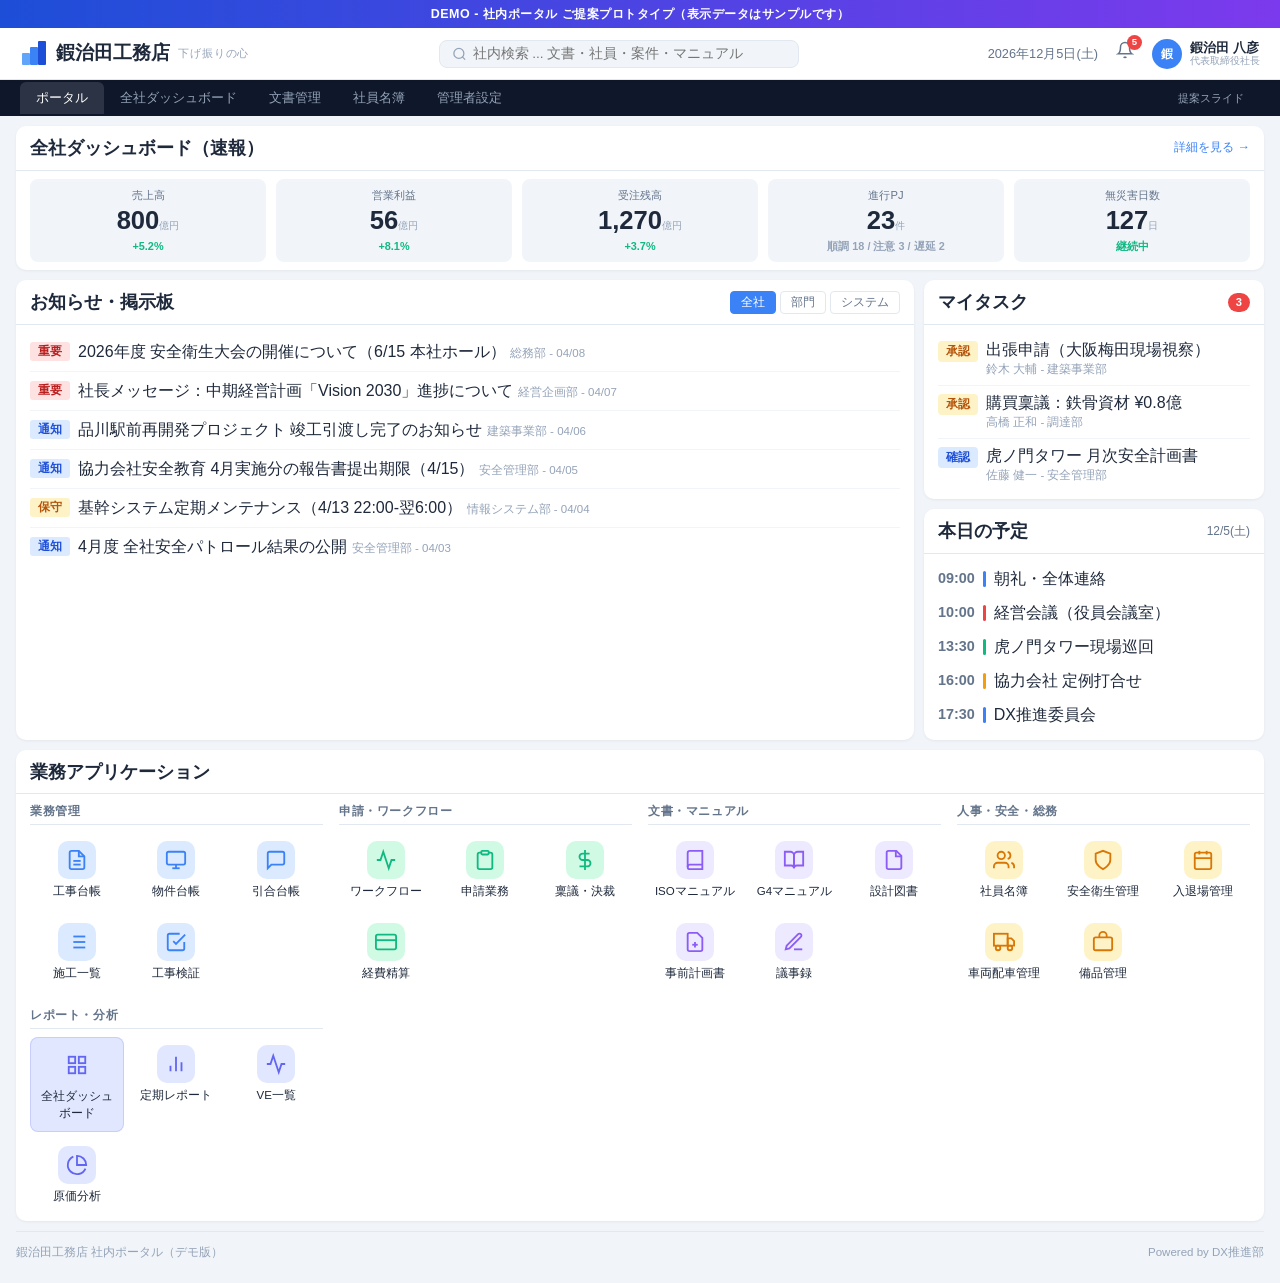
==== commit 5518eafa: "ポータル速報から度数率を除去し無災害日数のみに https://claude.ai/code/session_013GSUvSFkGysiHgH44Hm7oH" ====
--- a/index.html
+++ b/index.html
@@ -83,14 +83,9 @@
             <div class="mini-kpi-change neutral">順調 18 / 注意 3 / 遅延 2</div>
           </div>
           <div class="mini-kpi">
-            <div class="mini-kpi-label">度数率</div>
-            <div class="mini-kpi-value">0.42</div>
-            <div class="mini-kpi-change up">-0.08</div>
-          </div>
-          <div class="mini-kpi">
             <div class="mini-kpi-label">無災害日数</div>
             <div class="mini-kpi-value">127<small>日</small></div>
-            <div class="mini-kpi-change neutral">継続中</div>
+            <div class="mini-kpi-change up">継続中</div>
           </div>
         </div>
       </div>
--- a/css/portal.css
+++ b/css/portal.css
@@ -23,7 +23,7 @@
 }
 
 *, *::before, *::after { margin: 0; padding: 0; box-sizing: border-box; }
-html { font-size: 14px; -webkit-font-smoothing: antialiased; }
+html { font-size: 16px; -webkit-font-smoothing: antialiased; }
 body {
   font-family: -apple-system, BlinkMacSystemFont, "Segoe UI", "Noto Sans JP", "Hiragino Kaku Gothic ProN", Meiryo, sans-serif;
   background: var(--bg);
@@ -59,7 +59,7 @@
 }
 
 .header-company {
-  font-size: 1rem; font-weight: 700; color: var(--text);
+  font-size: 1.2rem; font-weight: 700; color: var(--text);
 }
 
 .header-motto {
@@ -155,7 +155,7 @@
 }
 
 .card-header h2 {
-  font-size: 0.95rem; font-weight: 700;
+  font-size: 1.15rem; font-weight: 700;
 }
 
 .card-body { padding: 8px 14px; }
@@ -194,7 +194,7 @@
 
 .announce-tag {
   flex-shrink: 0;
-  font-size: 0.65rem; font-weight: 600;
+  font-size: 0.72rem; font-weight: 600;
   padding: 1px 8px; border-radius: 3px;
   margin-top: 2px;
 }
@@ -204,7 +204,7 @@
 
 .announce-content { flex: 1; }
 .announce-content a {
-  font-size: 0.88rem; color: var(--text); text-decoration: none;
+  font-size: 1.0rem; color: var(--text); text-decoration: none;
   line-height: 1.4;
 }
 .announce-content a:hover { color: var(--blue); }
@@ -226,14 +226,14 @@
 
 .task-type {
   flex-shrink: 0;
-  font-size: 0.65rem; font-weight: 600;
+  font-size: 0.72rem; font-weight: 600;
   padding: 2px 8px; border-radius: 4px;
   margin-top: 1px;
 }
 .type-approve { background: var(--orange-light); color: #b45309; }
 .type-review { background: var(--blue-light); color: #1d4ed8; }
 
-.task-title { font-size: 0.85rem; font-weight: 500; line-height: 1.3; }
+.task-title { font-size: 1.0rem; font-weight: 500; line-height: 1.3; }
 .task-from { font-size: 0.72rem; color: var(--text-light); }
 
 /* Schedule */
@@ -245,7 +245,7 @@
 }
 
 .schedule-time {
-  font-size: 0.75rem; font-weight: 600; color: var(--text-sub);
+  font-size: 0.9rem; font-weight: 600; color: var(--text-sub);
   min-width: 36px; font-variant-numeric: tabular-nums;
 }
 
@@ -257,7 +257,7 @@
 .bar-green { background: var(--green); }
 .bar-yellow { background: var(--orange); }
 
-.schedule-text { font-size: 0.85rem; }
+.schedule-text { font-size: 1.0rem; }
 
 /* Apps */
 .card-apps { margin-bottom: 10px; }
@@ -319,7 +319,7 @@
 
 .mini-kpi-row {
   display: grid;
-  grid-template-columns: repeat(6, 1fr);
+  grid-template-columns: repeat(5, 1fr);
   gap: 10px;
 }
 
@@ -336,7 +336,7 @@
 }
 
 .mini-kpi-value {
-  font-size: 1.4rem; font-weight: 800; color: var(--text);
+  font-size: 1.6rem; font-weight: 800; color: var(--text);
   line-height: 1.2;
   font-variant-numeric: tabular-nums;
 }
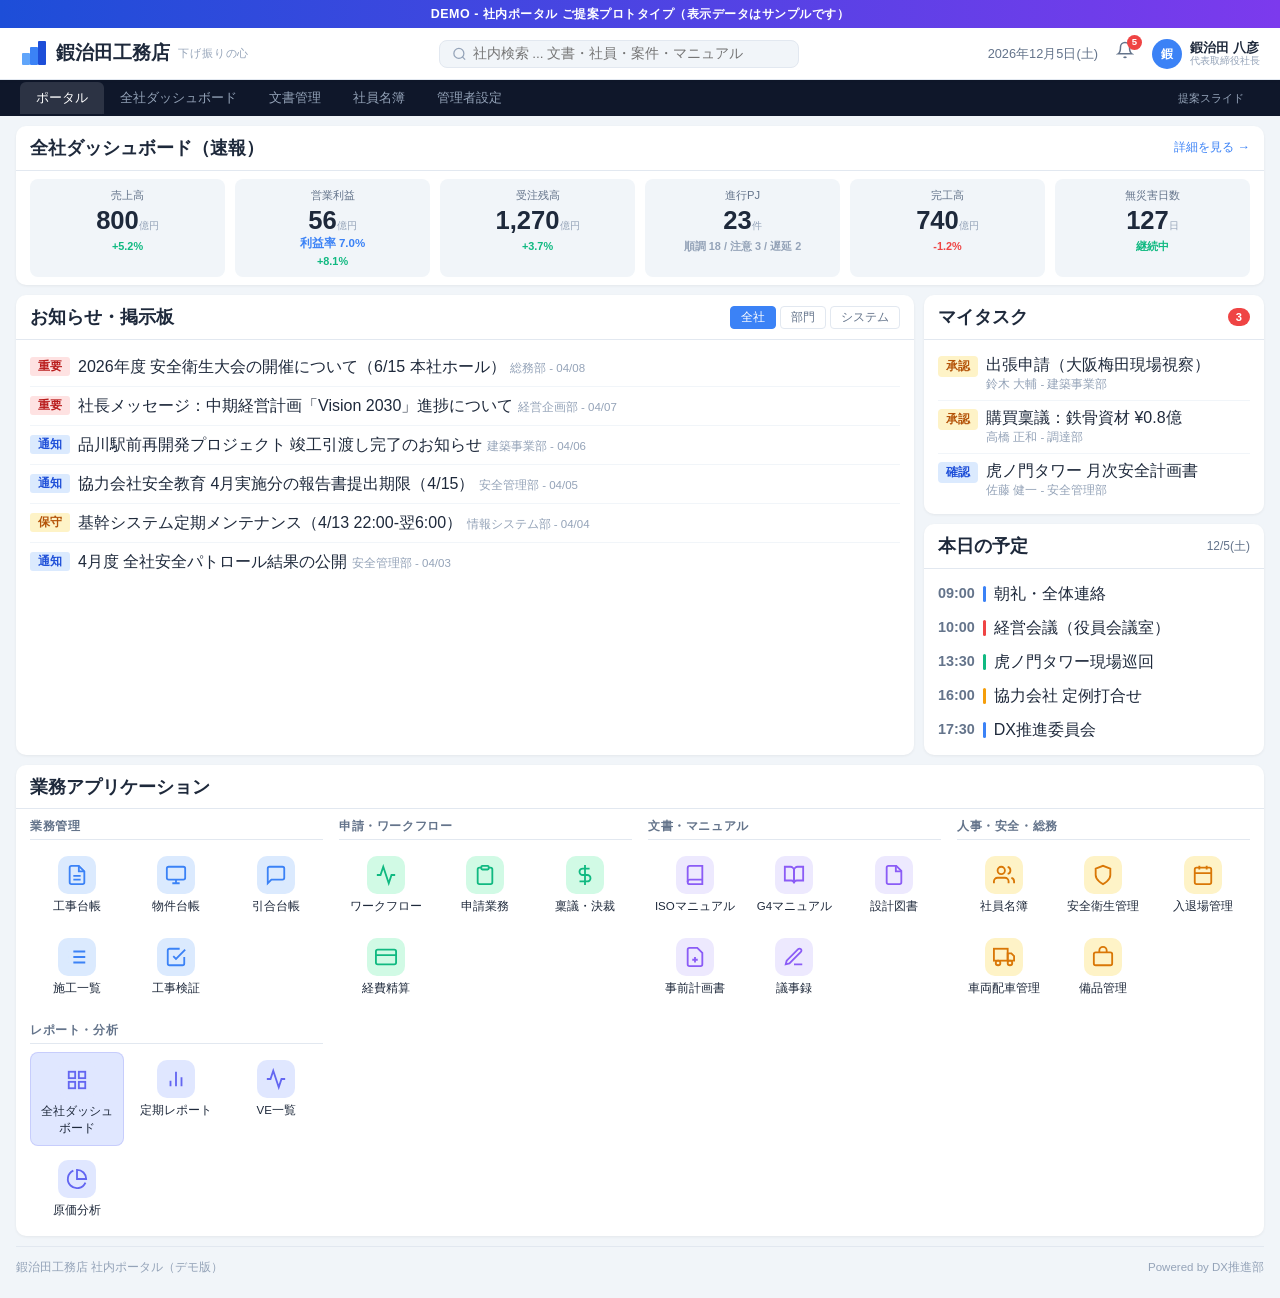
==== commit 523d8e01: "ポータル速報に完工高を追加、営業利益に利益率を併記 - 営業利益カードに「利益率 7.0%」をサブテキストで併記 - 完工高 740億円(-1.2%)を追加し6カードに  https://claude" ====
--- a/index.html
+++ b/index.html
@@ -69,7 +69,7 @@
           </div>
           <div class="mini-kpi">
             <div class="mini-kpi-label">営業利益</div>
-            <div class="mini-kpi-value">56<small>億円</small></div>
+            <div class="mini-kpi-value">56<small>億円</small> <span class="mini-kpi-sub">利益率 7.0%</span></div>
             <div class="mini-kpi-change up">+8.1%</div>
           </div>
           <div class="mini-kpi">
@@ -81,6 +81,11 @@
             <div class="mini-kpi-label">進行PJ</div>
             <div class="mini-kpi-value">23<small>件</small></div>
             <div class="mini-kpi-change neutral">順調 18 / 注意 3 / 遅延 2</div>
+          </div>
+          <div class="mini-kpi">
+            <div class="mini-kpi-label">完工高</div>
+            <div class="mini-kpi-value">740<small>億円</small></div>
+            <div class="mini-kpi-change down">-1.2%</div>
           </div>
           <div class="mini-kpi">
             <div class="mini-kpi-label">無災害日数</div>
--- a/css/portal.css
+++ b/css/portal.css
@@ -319,7 +319,7 @@
 
 .mini-kpi-row {
   display: grid;
-  grid-template-columns: repeat(5, 1fr);
+  grid-template-columns: repeat(6, 1fr);
   gap: 10px;
 }
 
@@ -343,6 +343,14 @@
 
 .mini-kpi-value small {
   font-size: 0.65rem; font-weight: 500; color: var(--text-light);
+}
+
+.mini-kpi-sub {
+  display: block;
+  font-size: 0.72rem;
+  font-weight: 600;
+  color: var(--blue);
+  margin-top: 1px;
 }
 
 .mini-kpi-change {
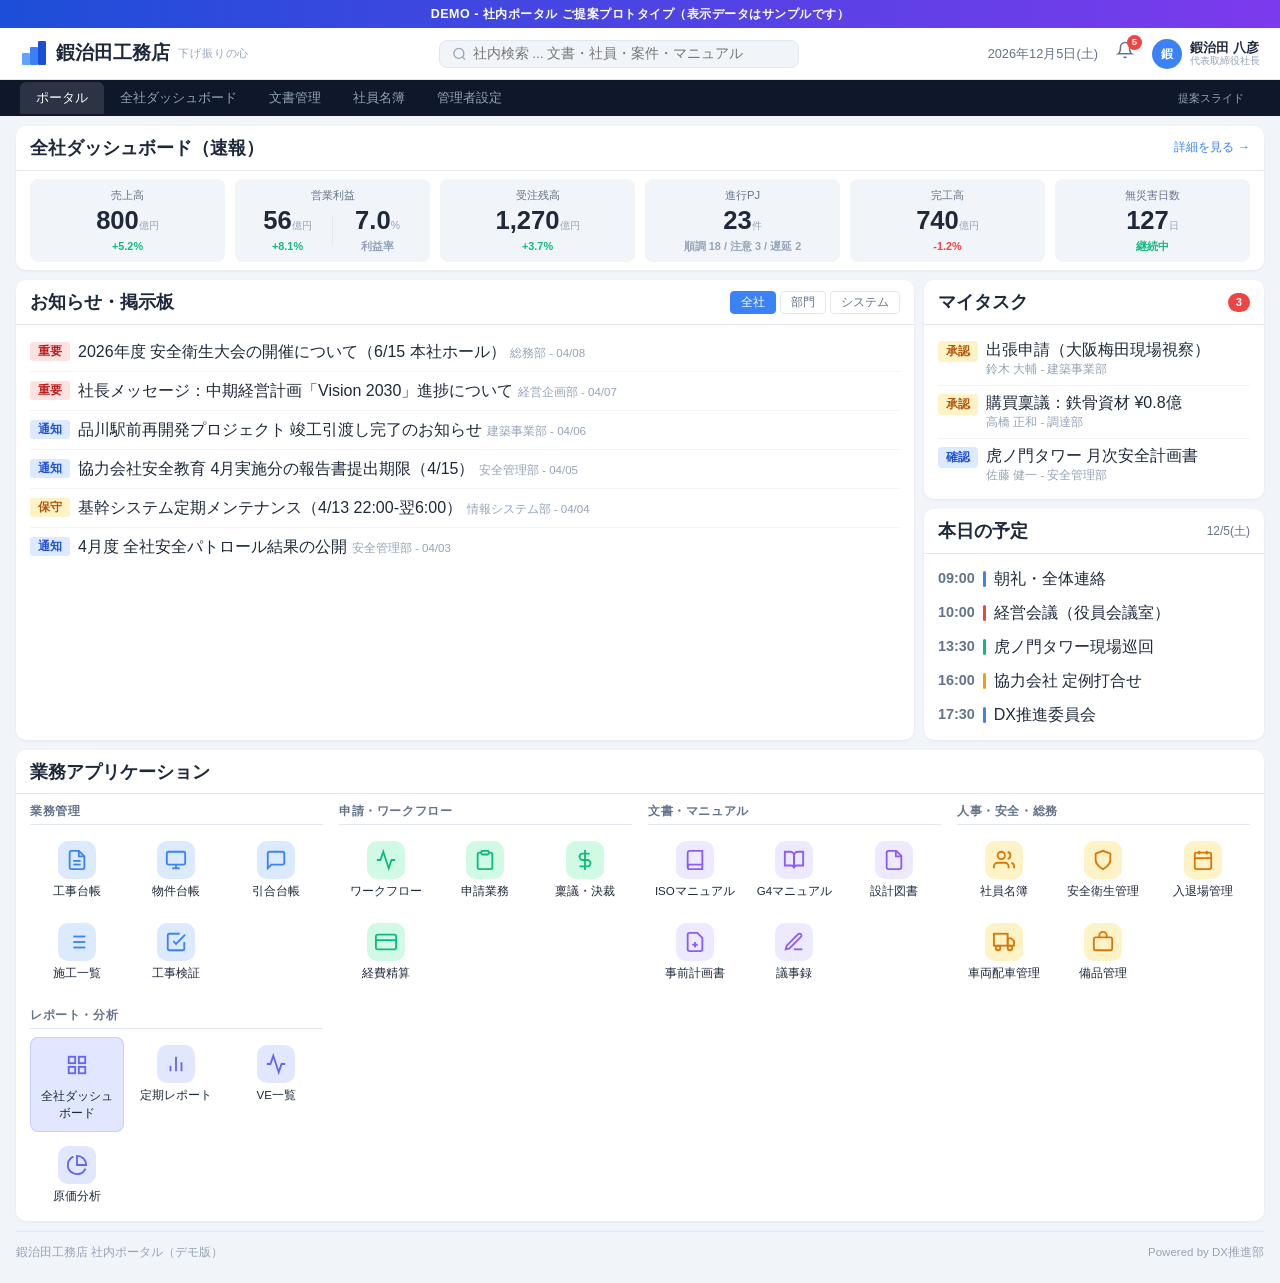
==== commit f1e5feb2: "営業利益カードを額と利益率の2カラム表示に修正 縦線で区切り「56億円 | 7.0%」と横並びできれいに表示  https://claude.ai/code/session_013GSUvSFkGys" ====
--- a/index.html
+++ b/index.html
@@ -4,7 +4,7 @@
   <meta charset="UTF-8">
   <meta name="viewport" content="width=device-width, initial-scale=1.0">
   <title>社内ポータル | デモ</title>
-  <link rel="stylesheet" href="css/portal.css">
+  <link rel="stylesheet" href="css/portal.css?v=2">
 </head>
 <body>
   <!-- Demo Banner -->
@@ -67,10 +67,19 @@
             <div class="mini-kpi-value">800<small>億円</small></div>
             <div class="mini-kpi-change up">+5.2%</div>
           </div>
-          <div class="mini-kpi">
+          <div class="mini-kpi mini-kpi-dual">
             <div class="mini-kpi-label">営業利益</div>
-            <div class="mini-kpi-value">56<small>億円</small> <span class="mini-kpi-sub">利益率 7.0%</span></div>
-            <div class="mini-kpi-change up">+8.1%</div>
+            <div class="mini-kpi-dual-row">
+              <div class="mini-kpi-half">
+                <div class="mini-kpi-value">56<small>億円</small></div>
+                <div class="mini-kpi-change up">+8.1%</div>
+              </div>
+              <div class="mini-kpi-divider"></div>
+              <div class="mini-kpi-half">
+                <div class="mini-kpi-value">7.0<small>%</small></div>
+                <div class="mini-kpi-change neutral">利益率</div>
+              </div>
+            </div>
           </div>
           <div class="mini-kpi">
             <div class="mini-kpi-label">受注残高</div>
@@ -364,6 +373,6 @@
     </footer>
   </main>
 
-  <script src="js/portal.js"></script>
+  <script src="js/portal.js?v=2"></script>
 </body>
 </html>
--- a/css/portal.css
+++ b/css/portal.css
@@ -345,12 +345,21 @@
   font-size: 0.65rem; font-weight: 500; color: var(--text-light);
 }
 
-.mini-kpi-sub {
-  display: block;
-  font-size: 0.72rem;
-  font-weight: 600;
-  color: var(--blue);
-  margin-top: 1px;
+.mini-kpi-dual-row {
+  display: flex;
+  align-items: center;
+  gap: 0;
+}
+
+.mini-kpi-half {
+  flex: 1;
+  text-align: center;
+}
+
+.mini-kpi-divider {
+  width: 1px;
+  height: 28px;
+  background: #e2e8f0;
 }
 
 .mini-kpi-change {
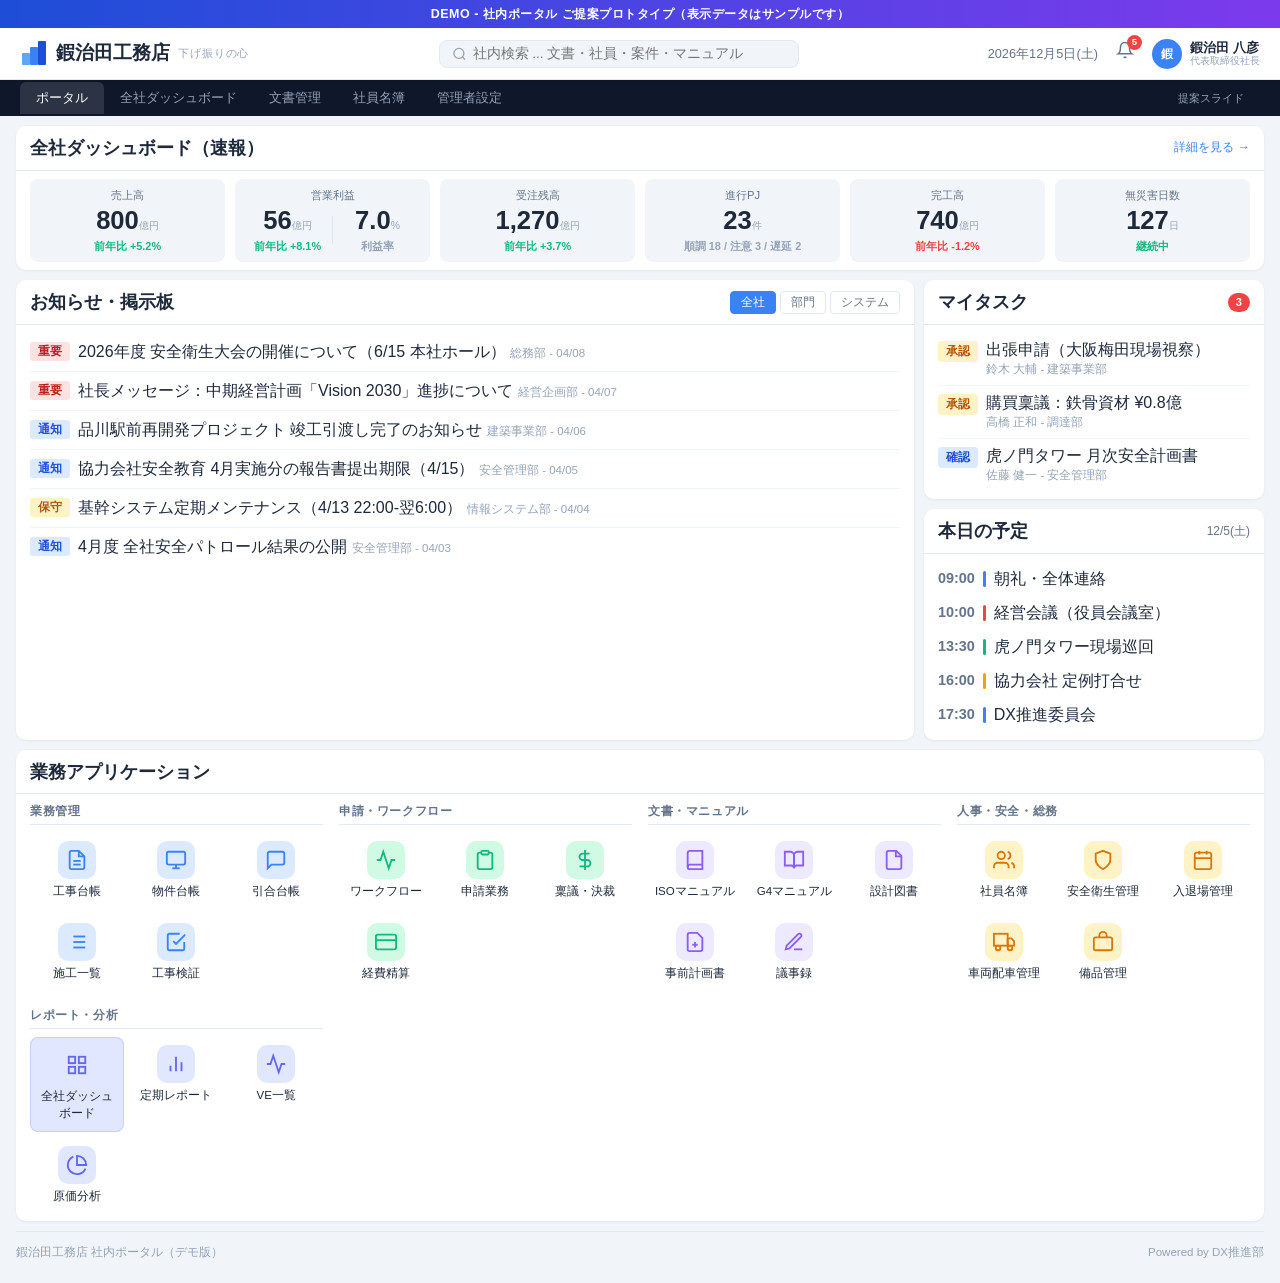
==== commit 67974f63: "KPIカードの増減表示に「前年比」を明記 売上高・営業利益・受注残高・完工高の緑/赤の数値に 「前年比 +X.X%」と表記し、何に対する変化か明確にした  https://claude.ai/code" ====
--- a/index.html
+++ b/index.html
@@ -65,14 +65,14 @@
           <div class="mini-kpi">
             <div class="mini-kpi-label">売上高</div>
             <div class="mini-kpi-value">800<small>億円</small></div>
-            <div class="mini-kpi-change up">+5.2%</div>
+            <div class="mini-kpi-change up">前年比 +5.2%</div>
           </div>
           <div class="mini-kpi mini-kpi-dual">
             <div class="mini-kpi-label">営業利益</div>
             <div class="mini-kpi-dual-row">
               <div class="mini-kpi-half">
                 <div class="mini-kpi-value">56<small>億円</small></div>
-                <div class="mini-kpi-change up">+8.1%</div>
+                <div class="mini-kpi-change up">前年比 +8.1%</div>
               </div>
               <div class="mini-kpi-divider"></div>
               <div class="mini-kpi-half">
@@ -84,7 +84,7 @@
           <div class="mini-kpi">
             <div class="mini-kpi-label">受注残高</div>
             <div class="mini-kpi-value">1,270<small>億円</small></div>
-            <div class="mini-kpi-change up">+3.7%</div>
+            <div class="mini-kpi-change up">前年比 +3.7%</div>
           </div>
           <div class="mini-kpi">
             <div class="mini-kpi-label">進行PJ</div>
@@ -94,7 +94,7 @@
           <div class="mini-kpi">
             <div class="mini-kpi-label">完工高</div>
             <div class="mini-kpi-value">740<small>億円</small></div>
-            <div class="mini-kpi-change down">-1.2%</div>
+            <div class="mini-kpi-change down">前年比 -1.2%</div>
           </div>
           <div class="mini-kpi">
             <div class="mini-kpi-label">無災害日数</div>
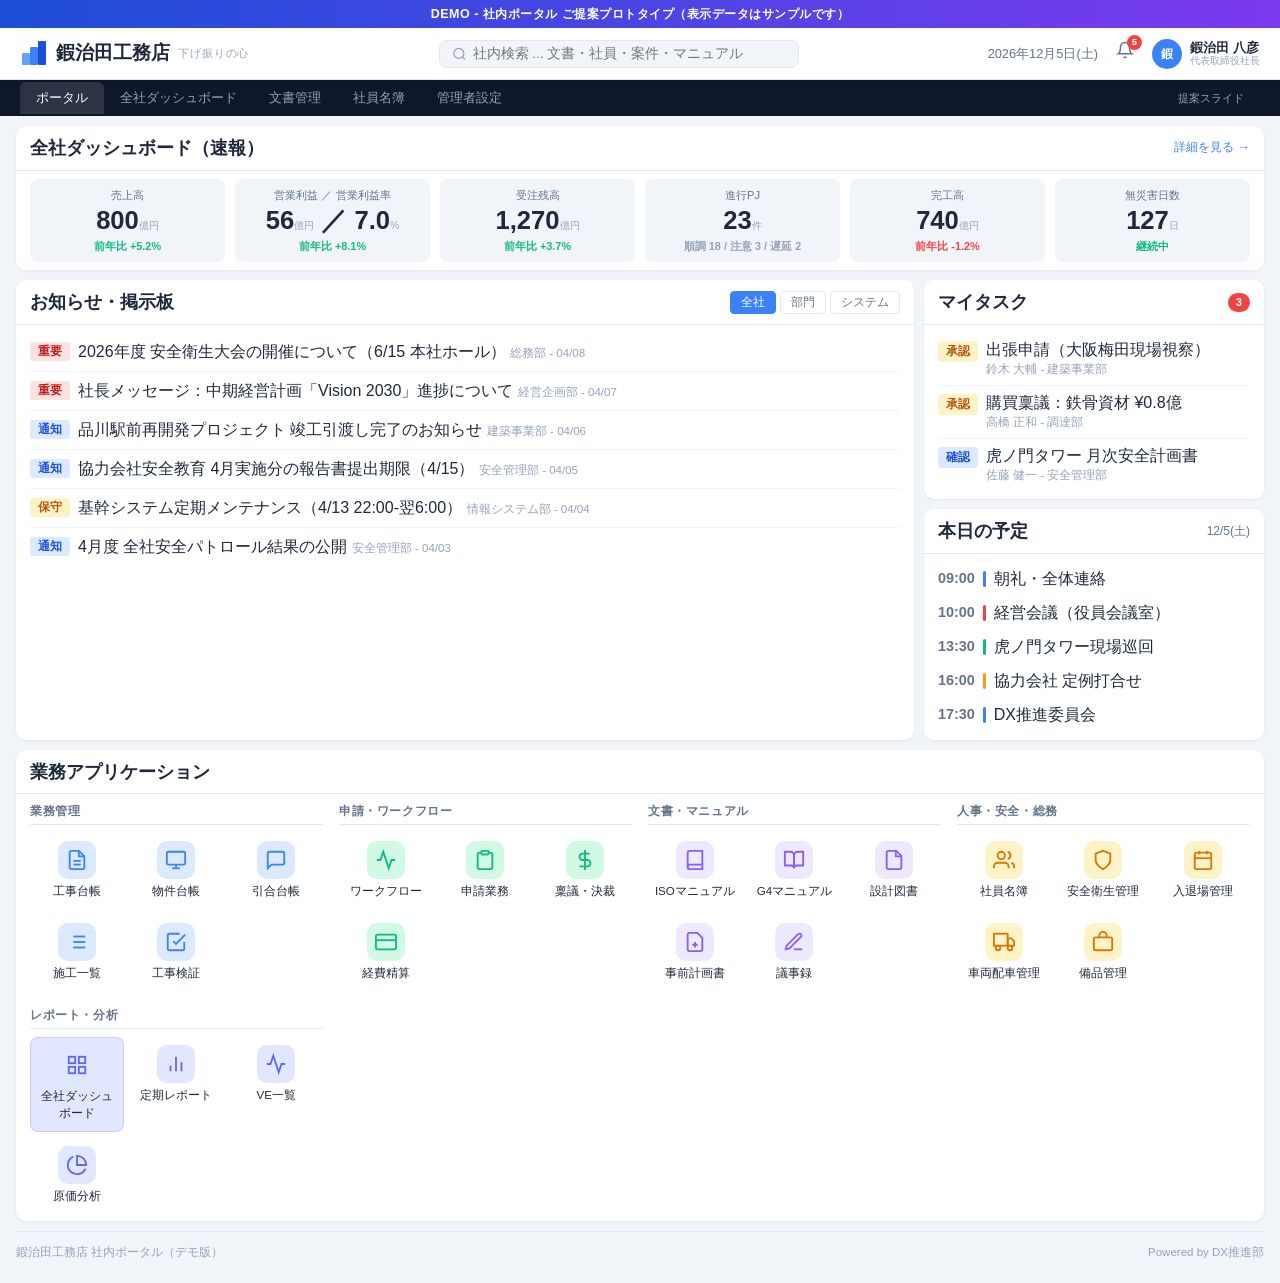
==== commit b46b8d42: "営業利益カードを「56億円 ／ 7.0%」の横並び表示に変更 https://claude.ai/code/session_013GSUvSFkGysiHgH44Hm7oH" ====
--- a/index.html
+++ b/index.html
@@ -67,19 +67,10 @@
             <div class="mini-kpi-value">800<small>億円</small></div>
             <div class="mini-kpi-change up">前年比 +5.2%</div>
           </div>
-          <div class="mini-kpi mini-kpi-dual">
-            <div class="mini-kpi-label">営業利益</div>
-            <div class="mini-kpi-dual-row">
-              <div class="mini-kpi-half">
-                <div class="mini-kpi-value">56<small>億円</small></div>
-                <div class="mini-kpi-change up">前年比 +8.1%</div>
-              </div>
-              <div class="mini-kpi-divider"></div>
-              <div class="mini-kpi-half">
-                <div class="mini-kpi-value">7.0<small>%</small></div>
-                <div class="mini-kpi-change neutral">利益率</div>
-              </div>
-            </div>
+          <div class="mini-kpi">
+            <div class="mini-kpi-label">営業利益 ／ 営業利益率</div>
+            <div class="mini-kpi-value">56<small>億円</small> ／ 7.0<small>%</small></div>
+            <div class="mini-kpi-change up">前年比 +8.1%</div>
           </div>
           <div class="mini-kpi">
             <div class="mini-kpi-label">受注残高</div>
